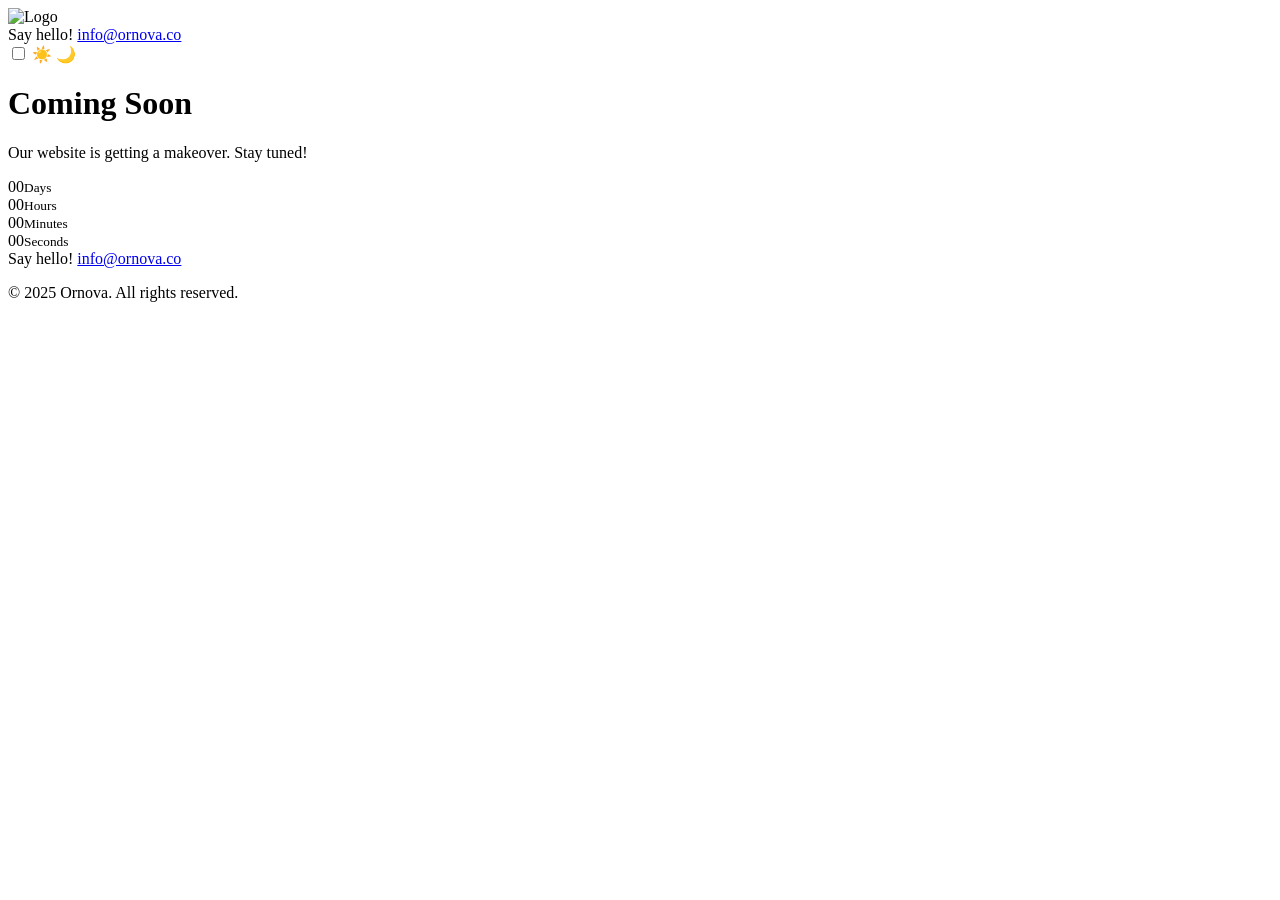
==== index.html @ c8d8b55a "Create index.html" ====
<!DOCTYPE html>
<html lang="en">
<head>
  <meta charset="UTF-8" />
  <meta name="viewport" content="width=device-width, initial-scale=1.0" />
  <meta name="description" content="Our new digital presence is launching soon. We craft exceptional websites and SEO strategies for brands that value performance and precision." />
  <title>Ornova - Elevating Digital Experiences | Coming Soon</title>

  <!-- Link to the favicon -->
  <link rel="icon" href="images/favicon.png" type="image/png">

  <!-- Google Fonts -->
  <link rel="preconnect" href="https://fonts.googleapis.com">
  <link rel="preconnect" href="https://fonts.gstatic.com" crossorigin>
  <link href="https://fonts.googleapis.com/css2?family=Poppins:wght@300;400;500;600;700&display=swap" rel="stylesheet">
  <link href="https://fonts.googleapis.com/css2?family=Space+Mono&display=swap" rel="stylesheet">
  <link rel="stylesheet" href="style.css" />
</head>
<body class="dark-mode">
  <header>
    <div class="header-container">
      <img src="images/logo-5.png" alt="Logo" class="logo" />
      <div class="right-header">
        <span class="contact-text">Say hello! <a href="mailto:info@ornova.co">info@ornova.co</a></span>

        <!-- Theme Toggle -->
        <div class="theme-switch-wrapper">
          <input type="checkbox" id="theme-switch" />
          <label for="theme-switch" class="theme-switch">
            <span class="icon sun">☀️</span>
            <span class="icon moon">🌙</span>
            <span class="slider"></span>
          </label>
        </div>
      </div>
    </div>
  </header>

  <main class="main-content">
    <div class="container">
      <h1 class="fade-in">Coming Soon</h1>
      <p class="fade-in delay-1">Our website is getting a makeover. Stay tuned!</p>
      <div class="countdown fade-in delay-2">
        <div><span id="days">00</span><small>Days</small></div>
        <div><span id="hours">00</span><small>Hours</small></div>
        <div><span id="minutes">00</span><small>Minutes</small></div>
        <div><span id="seconds">00</span><small>Seconds</small></div>
      </div>
    </div>
  </main>

  <!-- Mobile-specific footer content -->
  <div class="mobile-footer">
    <span class="contact-text-footer">Say hello! <a href="mailto:info@ornova.co">info@ornova.co</a></span>
  </div>

  <!-- Desktop-only copyright footer -->
  <footer class="desktop-footer">
    <p class="copyright-text">© 2025 Ornova. All rights reserved.</p>
  </footer>

  <script src="script.js"></script>
</body>
</html>
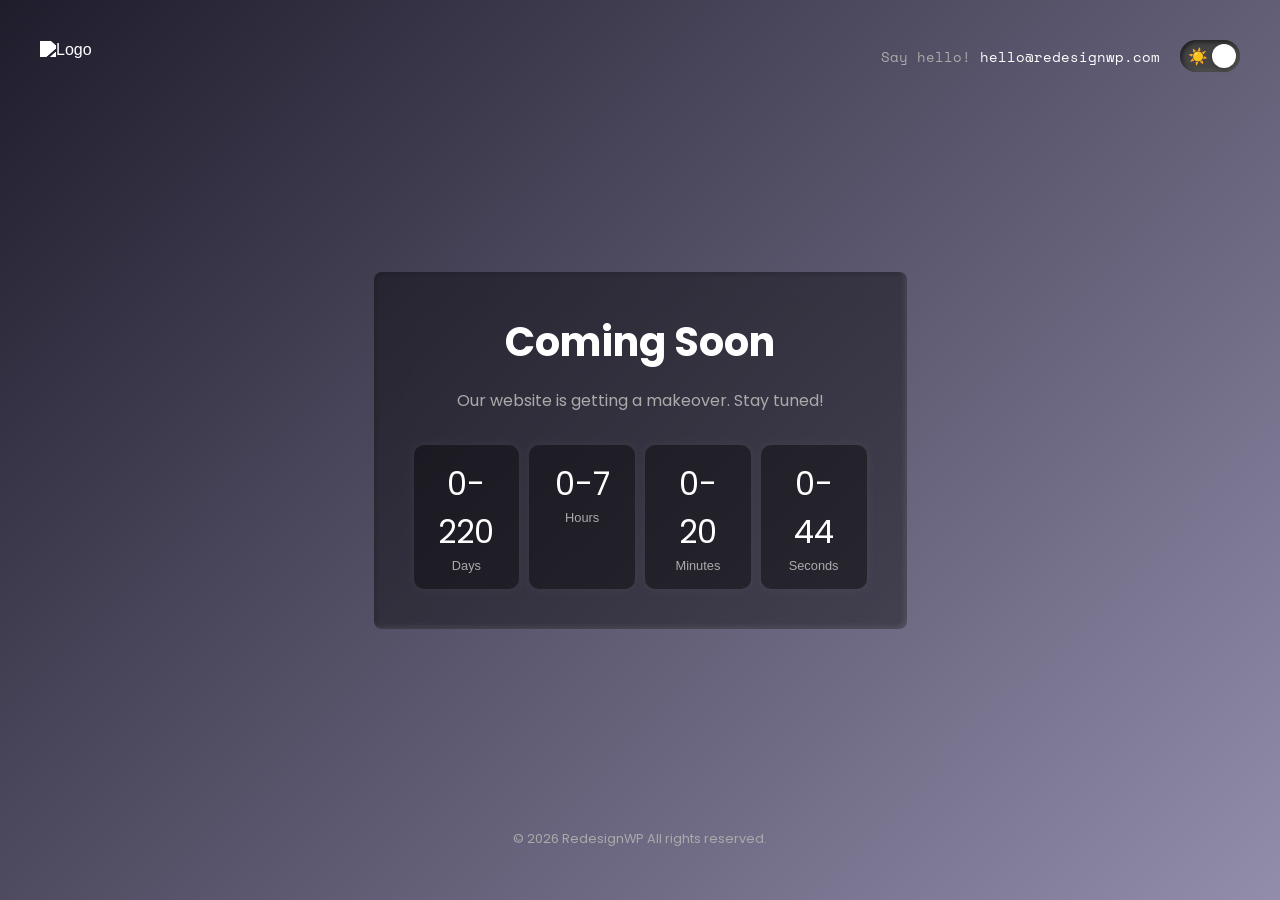
==== commit 371220be: "Update index.html" ====
--- a/index.html
+++ b/index.html
@@ -3,8 +3,8 @@
 <head>
   <meta charset="UTF-8" />
   <meta name="viewport" content="width=device-width, initial-scale=1.0" />
-  <meta name="description" content="Our new digital presence is launching soon. We craft exceptional websites and SEO strategies for brands that value performance and precision." />
-  <title>Ornova - Elevating Digital Experiences | Coming Soon</title>
+  <meta name="description" content="Our new digital presence is launching soon." />
+  <title>RedesignWP - Elevating Digital Experiences | Coming Soon</title>
 
   <!-- Link to the favicon -->
   <link rel="icon" href="images/favicon.png" type="image/png">
@@ -21,7 +21,7 @@
     <div class="header-container">
       <img src="images/logo-5.png" alt="Logo" class="logo" />
       <div class="right-header">
-        <span class="contact-text">Say hello! <a href="mailto:info@ornova.co">info@ornova.co</a></span>
+        <span class="contact-text">Say hello! <a href="mailto:hello@redesignwp.com">hello@redesignwp.com</a></span>
 
         <!-- Theme Toggle -->
         <div class="theme-switch-wrapper">
@@ -51,12 +51,12 @@
 
   <!-- Mobile-specific footer content -->
   <div class="mobile-footer">
-    <span class="contact-text-footer">Say hello! <a href="mailto:info@ornova.co">info@ornova.co</a></span>
+    <span class="contact-text-footer">Say hello! <a href="mailto:hello@redesignwp.com">hello@redesignwp.com</a></span>
   </div>
 
   <!-- Desktop-only copyright footer -->
   <footer class="desktop-footer">
-    <p class="copyright-text">© 2025 Ornova. All rights reserved.</p>
+    <p class="copyright-text">© 2026 RedesignWP All rights reserved.</p>
   </footer>
 
   <script src="script.js"></script>
--- a/style.css
+++ b/style.css
@@ -0,0 +1,419 @@
+:root {
+    --bg-color: #000;
+    --text-color: #fff;
+    --secondary-color: #aaa;
+    --accent-color: #4dc3ff;
+    --card-bg: #111;
+}
+
+body.light-mode {
+    --bg-color: linear-gradient(135deg, #f5f7fa, #e3eaf2);
+    --text-color: #000;
+    --secondary-color: #555;
+    --accent-color: #007acc;
+    --card-bg: rgba(255, 255, 255, 0.4);
+}
+
+body.dark-mode {
+    --bg-color: linear-gradient(135deg, #1f1c2c, #928dab);
+    --text-color: #fff;
+    --secondary-color: #aaa;
+    --accent-color: #4dc3ff;
+    --card-bg: rgba(0, 0, 0, 0.4);
+}
+
+
+* {
+    margin: 0;
+    padding: 0;
+    box-sizing: border-box;
+}
+
+body {
+    min-height: 100vh;
+    background: var(--bg-color);
+    font-family: Arial, sans-serif;
+    color: var(--text-color);
+    margin: 0;
+    padding: 0px;
+    position: relative;
+    transition: background 0.6s ease, color 0.3s ease;
+}
+
+.container {
+    background: var(--card-bg);
+    backdrop-filter: blur(16px);
+    -webkit-backdrop-filter: blur(16px);
+    border-radius: 8px;
+    padding: 40px;
+    max-width: 600px;
+    margin: auto;
+    box-shadow: inset 2px 2px 5px rgba(0,0,0,0.2), inset -2px -2px 5px rgba(255,255,255,0.1);
+}
+
+
+/* Poppins font for heading, subheading, and countdown */
+h1, p, .countdown span {
+    font-family: 'Poppins', sans-serif;
+}
+
+
+/* Space Mono font for the "Say hello" email text */
+.contact-text {
+    font-family: 'Space Mono', monospace;
+}
+
+header {
+    width: 100%;
+    position: absolute;
+    top: 0;
+    left: 0;
+    padding: 40px;
+    z-index: 10;
+}
+
+.header-container {
+    max-width: 1200px;
+    margin: 0 auto;
+    display: flex;
+    justify-content: space-between;
+    align-items: center;
+}
+
+.logo {
+    height: 30px;
+    width: auto;
+    filter: brightness(0) invert(1);
+}
+
+body.light-mode .logo {
+    filter: none;
+}
+
+.right-header {
+    display: flex;
+    align-items: center;
+    gap: 20px;
+}
+
+.contact-text {
+    font-size: 0.9rem;
+    color: var(--secondary-color);
+}
+
+.contact-text a {
+    color: var(--accent-color);
+    text-decoration: none;
+}
+
+.contact-text a:hover {
+    text-decoration: underline;
+}
+
+.main-content {
+    height: 100vh;
+    display: flex;
+    align-items: center;
+    justify-content: center;
+    padding: 20px;
+    text-align: center;
+}
+
+
+h1 {
+    font-size: 2.5rem;
+    margin-bottom: 1rem;
+    color: var(--text-color);
+}
+
+p {
+    font-size: 1rem;
+    color: var(--secondary-color);
+    margin-bottom: 2rem;
+}
+
+.countdown {
+    display: flex;
+    justify-content: space-between;
+    gap: 10px;
+}
+
+.countdown div {
+    background: var(--card-bg);
+    padding: 15px;
+    border-radius: 10px;
+    box-shadow: 0 0 10px rgba(255,255,255,0.05);
+    flex: 1;
+}
+
+.countdown span {
+    font-size: 2rem;
+    display: block;
+    color: var(--text-color);
+}
+
+.countdown small {
+    font-size: 0.8rem;
+    color: var(--secondary-color);
+}
+
+/* Fade-in animation */
+.fade-in {
+    opacity: 0;
+    transform: translateY(20px);
+    animation: fadeInUp 1s forwards;
+}
+
+.delay-1 {
+    animation-delay: 0.3s;
+}
+
+.delay-2 {
+    animation-delay: 0.6s;
+}
+
+.theme-switch-wrapper {
+    display: flex;
+    align-items: center;
+    justify-content: center;
+  }
+  
+ .theme-switch {
+        position: relative;
+        display: inline-block;
+        width: 60px;
+        height: 32px;
+        background: #ccc;
+        border-radius: 999px;
+        cursor: pointer;
+        transition: background 0.3s;
+        box-shadow: inset 2px 2px 5px rgba(0,0,0,0.2), inset -2px -2px 5px rgba(255,255,255,0.4);
+
+      
+  }
+
+  body.dark-mode .theme-switch {
+    background: #333;
+    box-shadow: inset 2px 2px 5px rgba(0,0,0,0.6), inset -2px -2px 5px rgba(255,255,255,0.1);
+  }
+  
+  
+  .theme-switch .icon {
+    position: absolute;
+    top: 50%;
+    transform: translateY(-50%);
+    font-size: 16px;
+    z-index: 2;
+    color: #666;
+    transition: opacity 0.3s;
+  }
+  
+  .theme-switch .sun {
+    left: 8px;
+  }
+  
+  .theme-switch .moon {
+    right: 8px;
+  }
+  
+  .theme-switch .slider {
+    position: absolute;
+    top: 4px;
+    left: 4px;
+    width: 24px;
+    height: 24px;
+    background: white;
+    border-radius: 50%;
+    transition: all 0.3s;
+    z-index: 3;
+    box-shadow: 0 2px 5px rgba(0, 0, 0, 0.2);
+  }
+  
+  #theme-switch {
+    display: none;
+  }
+  
+  #theme-switch:checked + .theme-switch {
+    background: #444;
+  }
+  
+  #theme-switch:checked + .theme-switch .slider {
+    transform: translateX(28px);
+  }
+  
+  #theme-switch:checked + .theme-switch .sun {
+    opacity: 1;
+  }
+
+  
+  #theme-switch:checked + .theme-switch .moon {
+    opacity: 1;
+  }
+
+
+  body.dark-mode .contact-text a {
+    color: #fff;
+}
+
+body.light-mode .contact-text a {
+    color: var(--accent-color);
+}
+
+  
+
+/* Mobile-specific footer styles */
+.mobile-footer {
+    position: fixed;
+    bottom: 0;
+    width: 100%;
+    background: transparent;
+    color: var(--secondary-color);
+    padding: 40px 0;
+    text-align: center;
+    display: none; 
+}
+
+.mobile-footer .contact-text-footer {
+    font-family: 'Space Mono', monospace;
+    font-size: 1rem;
+}
+
+.mobile-footer a {
+    color: var(--accent-color);
+    text-decoration: none;
+}
+
+body.dark-mode .contact-text-footer a {
+    color: #fff;
+}
+
+body.light-mode .contact-text-footer a {
+    color: var(--accent-color);
+}
+
+.mobile-footer a:hover {
+    text-decoration: underline;
+}
+
+.desktop-footer {
+    position: absolute;
+    bottom: 0;
+    left: 0;
+    width: 100%;
+    text-align: center;
+    padding: 20px 0;
+}
+
+  
+  .copyright-text {
+    font-family: 'Poppins', sans-serif;
+    font-size: 0.8rem;
+    color: var(--secondary-color);
+  }
+
+  .return-home-btn {
+    display: inline-block;
+    padding: 12px 24px;
+    font-size: 1rem;
+    font-weight: 600;
+    color: #fff;
+    text-decoration: none;
+    border-radius: 8px;
+    transition: transform 0.2s ease, box-shadow 0.2s ease;
+    box-shadow: 0 4px 12px rgba(13, 165, 251, 0.4);
+  }
+
+  body.light-mode .return-home-btn{
+    background: linear-gradient(135deg, #0da5fb, #414df9);
+
+  }
+
+  body.dark-mode .return-home-btn{
+    background: var(--card-bg);
+    box-shadow: 0 0 10px rgba(255,255,255,0.05);
+
+  }
+  
+  .return-home-btn:hover {
+    transform: translateY(-2px);
+    box-shadow: 0 6px 16px rgba(65, 77, 249, 0.5);
+  }
+
+
+@keyframes fadeInUp {
+    to {
+        opacity: 1;
+        transform: translateY(0);
+    }
+}
+
+
+@media (max-width: 768px) {
+
+    html, body {
+        overflow: hidden;
+        height: 100%;
+        touch-action: none; /* Optional: prevents scrolling with touch */
+        width: 100%;
+    }
+    
+    .contact-text{
+
+    display: none;
+}
+
+
+p {
+    font-size: 1rem;
+    padding-left: 30px;
+    padding-right: 30px;
+
+}
+
+h1 {
+    font-size: 2rem;
+    line-height: 2.4rem;
+
+}
+
+.countdown span {
+    font-size: 1rem;
+
+}
+
+.mobile-footer {
+    display: block!important;
+}
+
+.logo {
+    height: 25px;
+    width: auto;
+    filter: brightness(0) invert(1);
+
+
+
+}
+
+  .container {
+
+    max-width: 95%;
+}
+
+.countdown {
+    flex-wrap: wrap;
+    justify-content: center;
+    gap: 10px 20px;
+  }
+
+  .countdown div {
+    flex: 0 1 calc(50% - 10px); 
+  }
+
+    .desktop-footer {
+      display: none;
+    }
+
+    .theme-switch .icon {
+        font-size: 14px;
+      }
+    }
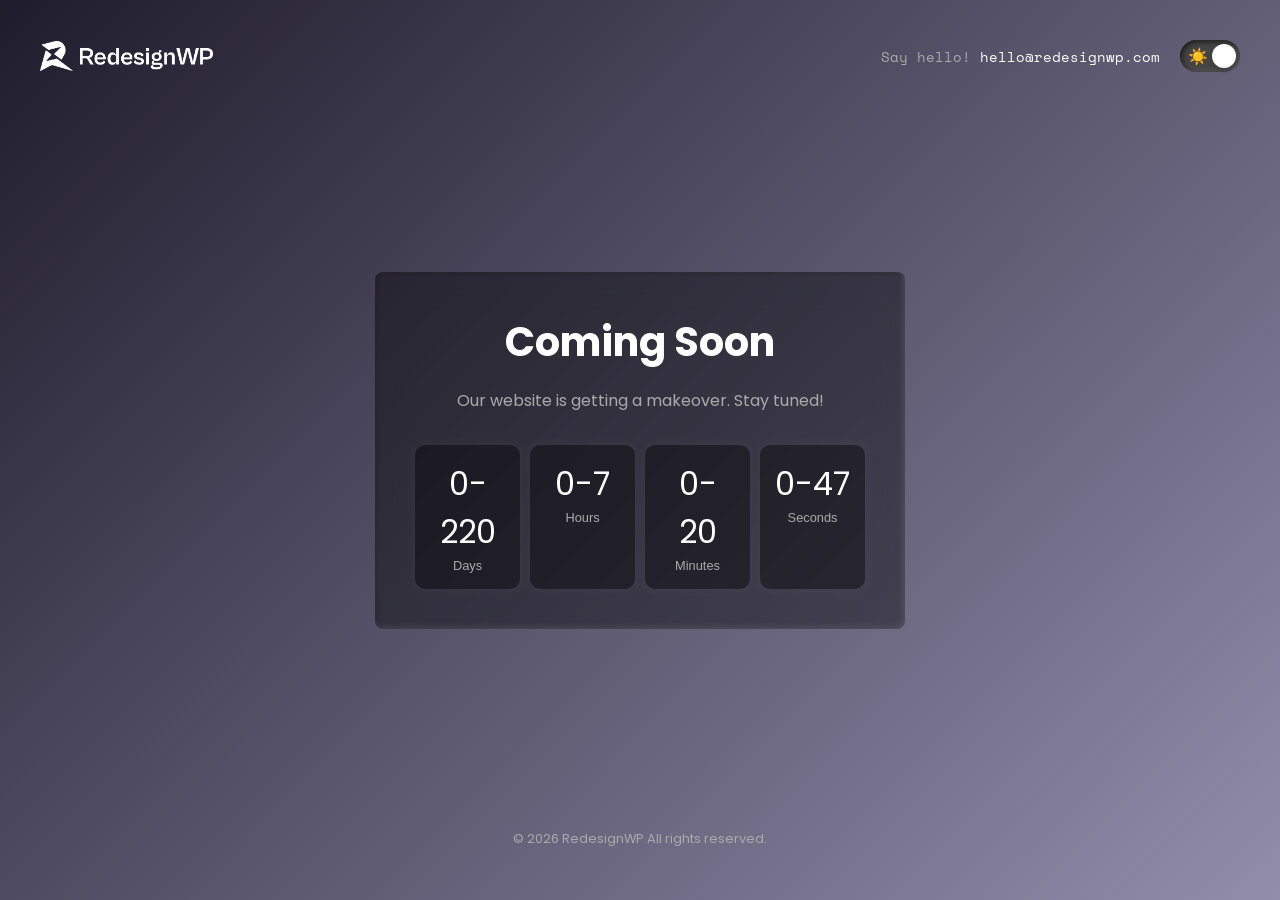
==== commit dfae3165: "Update index.html" ====
--- a/index.html
+++ b/index.html
@@ -19,7 +19,7 @@
 <body class="dark-mode">
   <header>
     <div class="header-container">
-      <img src="images/logo-5.png" alt="Logo" class="logo" />
+      <img src="images/RWP-Logo-Black.png" alt="Logo" class="logo" />
       <div class="right-header">
         <span class="contact-text">Say hello! <a href="mailto:hello@redesignwp.com">hello@redesignwp.com</a></span>
 
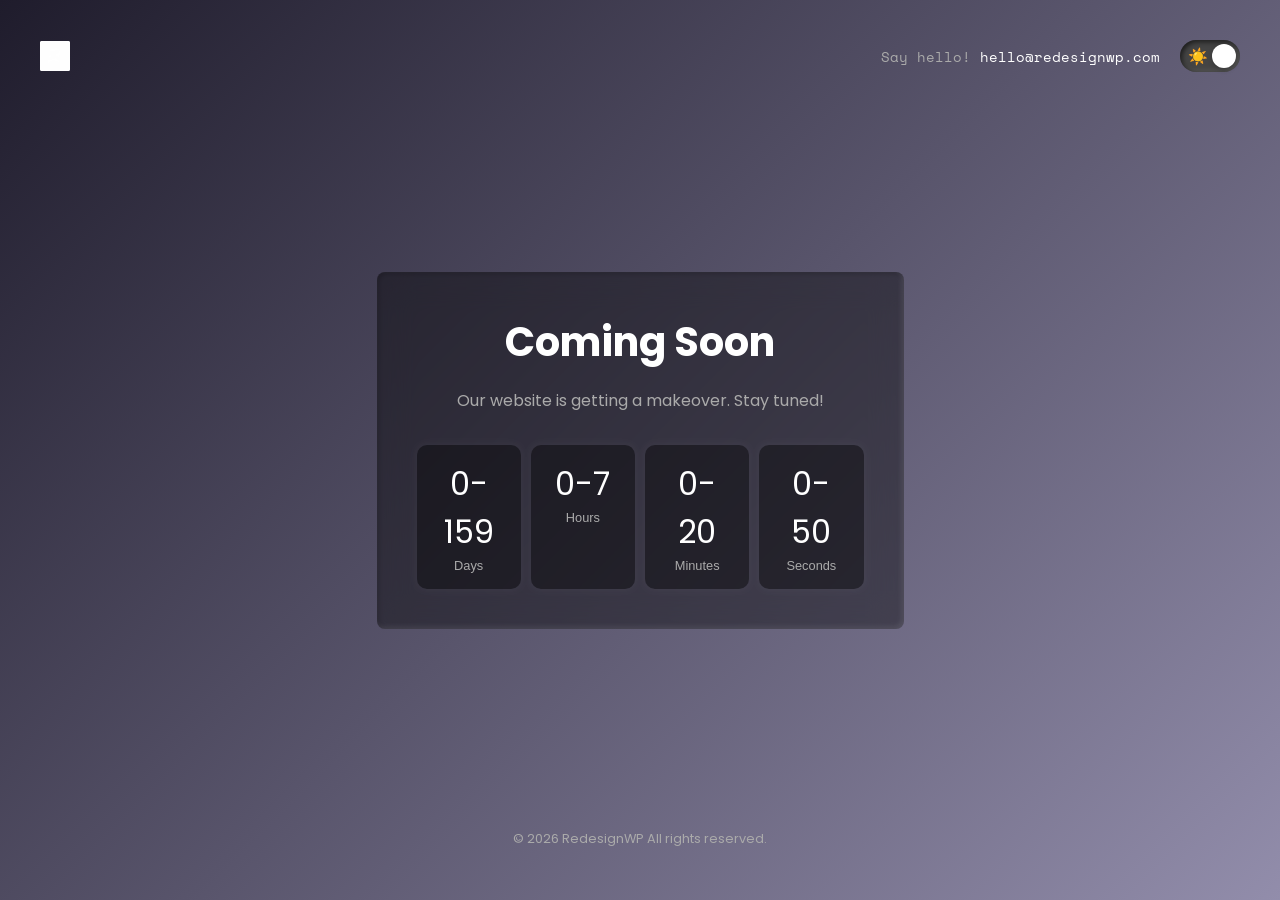
==== commit ed6137c3: "Update index.html" ====
--- a/index.html
+++ b/index.html
@@ -19,7 +19,7 @@
 <body class="dark-mode">
   <header>
     <div class="header-container">
-      <img src="images/RWP-Logo-Black.png" alt="Logo" class="logo" />
+      <img src="images/favicon.png" alt="Logo" class="logo" />
       <div class="right-header">
         <span class="contact-text">Say hello! <a href="mailto:hello@redesignwp.com">hello@redesignwp.com</a></span>
 
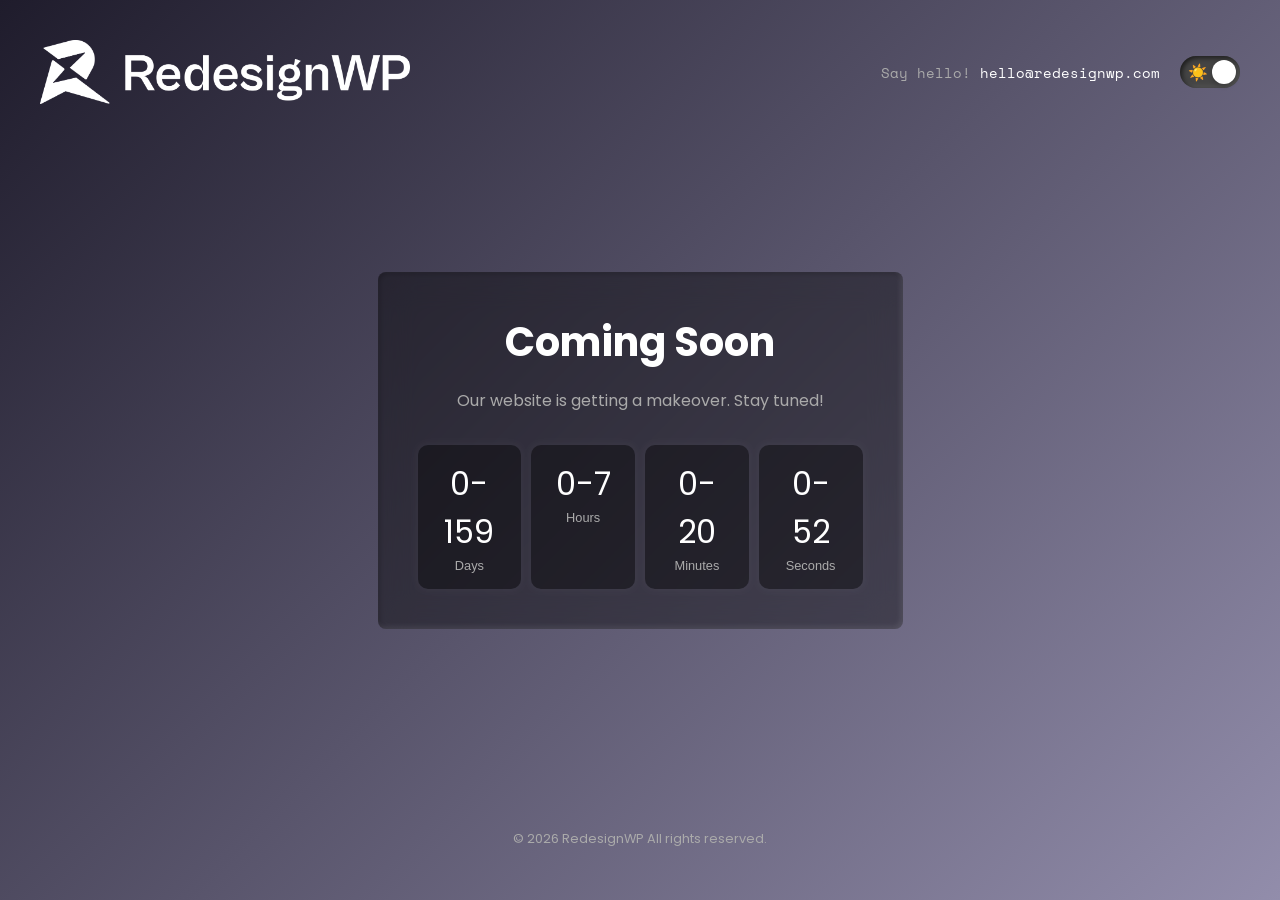
==== commit 1e27e455: "Update index.html" ====
--- a/index.html
+++ b/index.html
@@ -19,7 +19,7 @@
 <body class="dark-mode">
   <header>
     <div class="header-container">
-      <img src="images/favicon.png" alt="Logo" class="logo" />
+      <img src="images/RWP-Logo-Black.png" alt="Logo" class="logo" />
       <div class="right-header">
         <span class="contact-text">Say hello! <a href="mailto:hello@redesignwp.com">hello@redesignwp.com</a></span>
 
--- a/style.css
+++ b/style.css
@@ -81,7 +81,7 @@
 }
 
 .logo {
-    height: 30px;
+    height: 64px;
     width: auto;
     filter: brightness(0) invert(1);
 }
